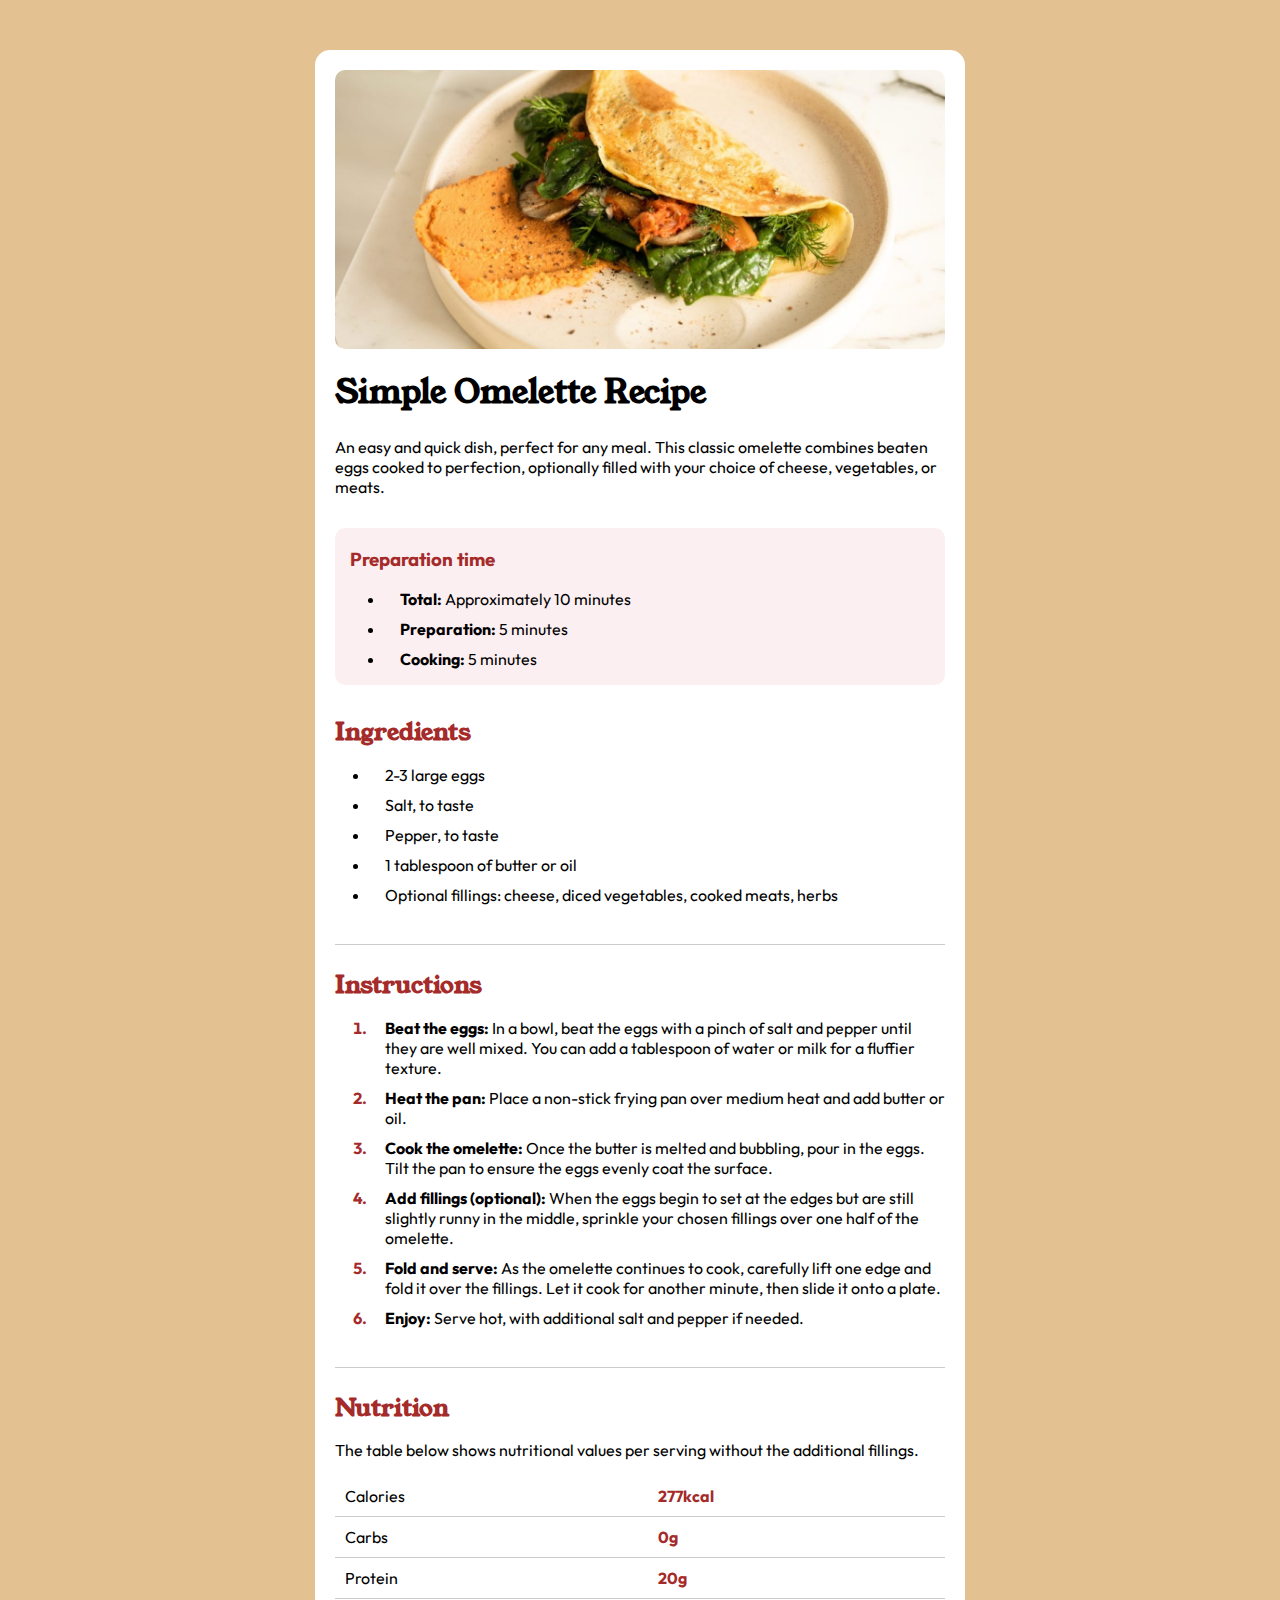
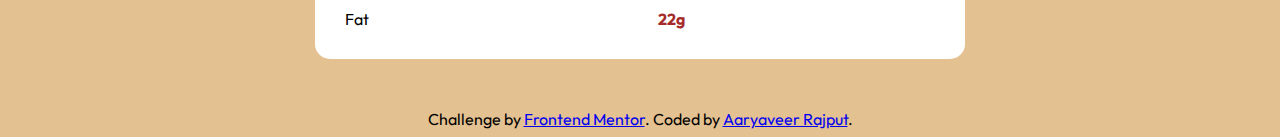
==== index.html @ dd1d70d3 "#1 commit recipepage" ====
<!DOCTYPE html>
<html lang="en">

<head>
  <meta charset="UTF-8">
  <meta name="viewport" content="width=device-width, initial-scale=1.0">
  <!-- displays site properly based on user's device -->

  <link rel="icon" type="image/png" sizes="32x32" href="./assets/images/favicon-32x32.png">
  <link rel="stylesheet" href="./index.css">
  <title>Recipe page</title>
</head>

<body>
  <div class="container">
    <div class="menu">
      <img src="./assets/images/image-omelette.jpeg" alt="Omlette Pic" id="omlette-pic">
      <h1>Simple Omelette Recipe</h1>

      <p class="font-outfit">An easy and quick dish, perfect for any meal. This classic omelette combines beaten eggs
        cooked to perfection,
        optionally filled with your choice of cheese, vegetables, or meats.</p>

      <section class="preparation-section">
        <h3 class="font-outfit font-color-brown">Preparation time</h3>
        <ul>
          <li><strong>Total:</strong> Approximately 10 minutes</li>
          <li><strong>Preparation:</strong> 5 minutes</li>
          <li><strong>Cooking:</strong> 5 minutes</li>
        </ul>
      </section>

      <section class="ingredients-section">
        <h2 class="font-color-brown">Ingredients</h2>

        <ul>
          <li>2-3 large eggs</li>
          <li>Salt, to taste</li>
          <li>Pepper, to taste</li>
          <li>1 tablespoon of butter or oil</li>
          <li>Optional fillings: cheese, diced vegetables, cooked meats, herbs</li>
        </ul>
      </section>

      <hr>
      <section class="instructions-section">
        <h2 class="font-color-brown">Instructions</h2>
        <ol>
          <li><strong>Beat the eggs:</strong> In a bowl, beat the eggs with a pinch of salt and pepper until they are
            well mixed. You can add a tablespoon of water or milk for a fluffier texture.</li>
          <li><strong>Heat the pan:</strong> Place a non-stick frying pan over medium heat and add butter or oil.</li>
          <li><strong>Cook the omelette:</strong> Once the butter is melted and bubbling, pour in the eggs. Tilt the pan
            to ensure the eggs evenly coat the surface.</li>
          <li><strong>Add fillings (optional):</strong> When the eggs begin to set at the edges but are still slightly
            runny in the middle, sprinkle your chosen fillings over one half of the omelette.</li>
          <li><strong>Fold and serve:</strong> As the omelette continues to cook, carefully lift one edge and fold it
            over the fillings. Let it cook for another minute, then slide it onto a plate.</li>
          <li><strong>Enjoy:</strong> Serve hot, with additional salt and pepper if needed.</li>
        </ol>
      </section>

      <hr>

      <section class="nutrition-section">
        <h2 class="font-color-brown">Nutrition</h2>
      </section>
      <p class="font-outfit">
        The table below shows nutritional values per serving without the additional fillings.</p>

      <table class="font-outfit">
        <!-- <tr>
          <th>Entity</th>
          <th>Quantity</th>
        </tr> -->
        <tr>
          <td>Calories</td>
          <td>277kcal</td>
        </tr>
        <tr>
          <td>Carbs</td>
          <td>0g</td>
        </tr>
        <tr>
          <td>Protein</td>
          <td>20g</td>
        </tr>
        <tr>
          <td>Fat</td>
          <td>22g</td>
        </tr>
      </table>

    </div>
  </div>
  <div class="attribution font-outfit">
    Challenge by <a href="https://www.frontendmentor.io?ref=challenge" target="_blank">Frontend Mentor</a>.
    Coded by <a href="#">Aaryaveer Rajput</a>.
  </div>
</body>

</html>
---- index.css ----
* {
    box-sizing: border-box;
    /* Ensures padding and border are included in element's total width and height */
}

:root {
    --primary-color: #e4c191;
    --secondary-color: #fceff1;
    --text-color: brown;
    --border-color: #cccccc;
    --font-main: 'YS';
    --font-secondary: 'Outfit', 'sans-serif';
}


@font-face {
    font-family: 'YS';
    src: url('assets/fonts/young-serif/YoungSerif-Regular.ttf') format('truetype');
    font-weight: normal;
    font-style: normal;
}

@font-face {
    font-family: 'Outfit';
    /* Defines custom font 'Outfit' */
    src: url('assets/fonts/outfit/Outfit-VariableFont_wght.ttf') format('truetype');
    font-weight: 100 900;
    font-style: normal;
}

body {
    font-family: var(--font-main);
    background-color: var(--primary-color);
}

.menu {
    display: flex;
    flex-direction: column;
    justify-content: center;
    max-width: 650px;
    margin: 50px auto;
    border-radius: 15px;
    background-color: white;
    padding: 20px;
}

.bold-text {
    font-weight: bold;
}

.font-color-brown {
    color: var(--text-color);
}

.font-outfit {
    font-family: 'Outfit', 'sans-serif';
    /* Sets font to 'Outfit' with fallback to sans-serif */
}

.menu img {
    border-radius: 10px;
}

section {
    margin: 15px 0;
}

p {
    margin-top: 0;
}

.preparation-section {
    background-color: var(--secondary-color);
    border-radius: 10px;
    padding-left: 15px;
}

ul,
ol {
    padding-left: 35px;
    /* Adjusts left padding for unordered lists */
}

ul li:not(:last-child),
ol li:not(:last-child) {
    margin-bottom: 10px;
    /* Adds bottom margin except for the last item */
}

ul li,
ol li {
    list-style-position: outside;
    /* Positions list markers outside the list items */
    padding-left: 15px;
    font-family: 'Outfit', 'sans-serif';
}

ol li::marker {
    color: brown;
    font-weight: bold;
}

h2 {
    margin: 0;
}

hr {
    width: 100%;
    background-color: var(--border-color);
    height: 1px;
    border: none;
}

table {
    border-collapse: collapse;
    /* Collapses table borders into a single border */
    width: 100%;
}

td {
    border-top: 1.5px solid var(--border-color);
    border-bottom: 1.5px solid var(--border-color);
    border-left: none;
    border-right: none;
    padding: 10px;
    /* Padding inside table cells */
}

td:nth-of-type(2) {
    color: var(--text-color);
    font-weight: bold;
}

tr:first-child td {
    border-top: none;
    /* Removes top border from the first row */
}

tr:last-child td {
    border-bottom: none;
    /* Removes bottom border from the last row */
}

.attribution {
    text-align: center;
}
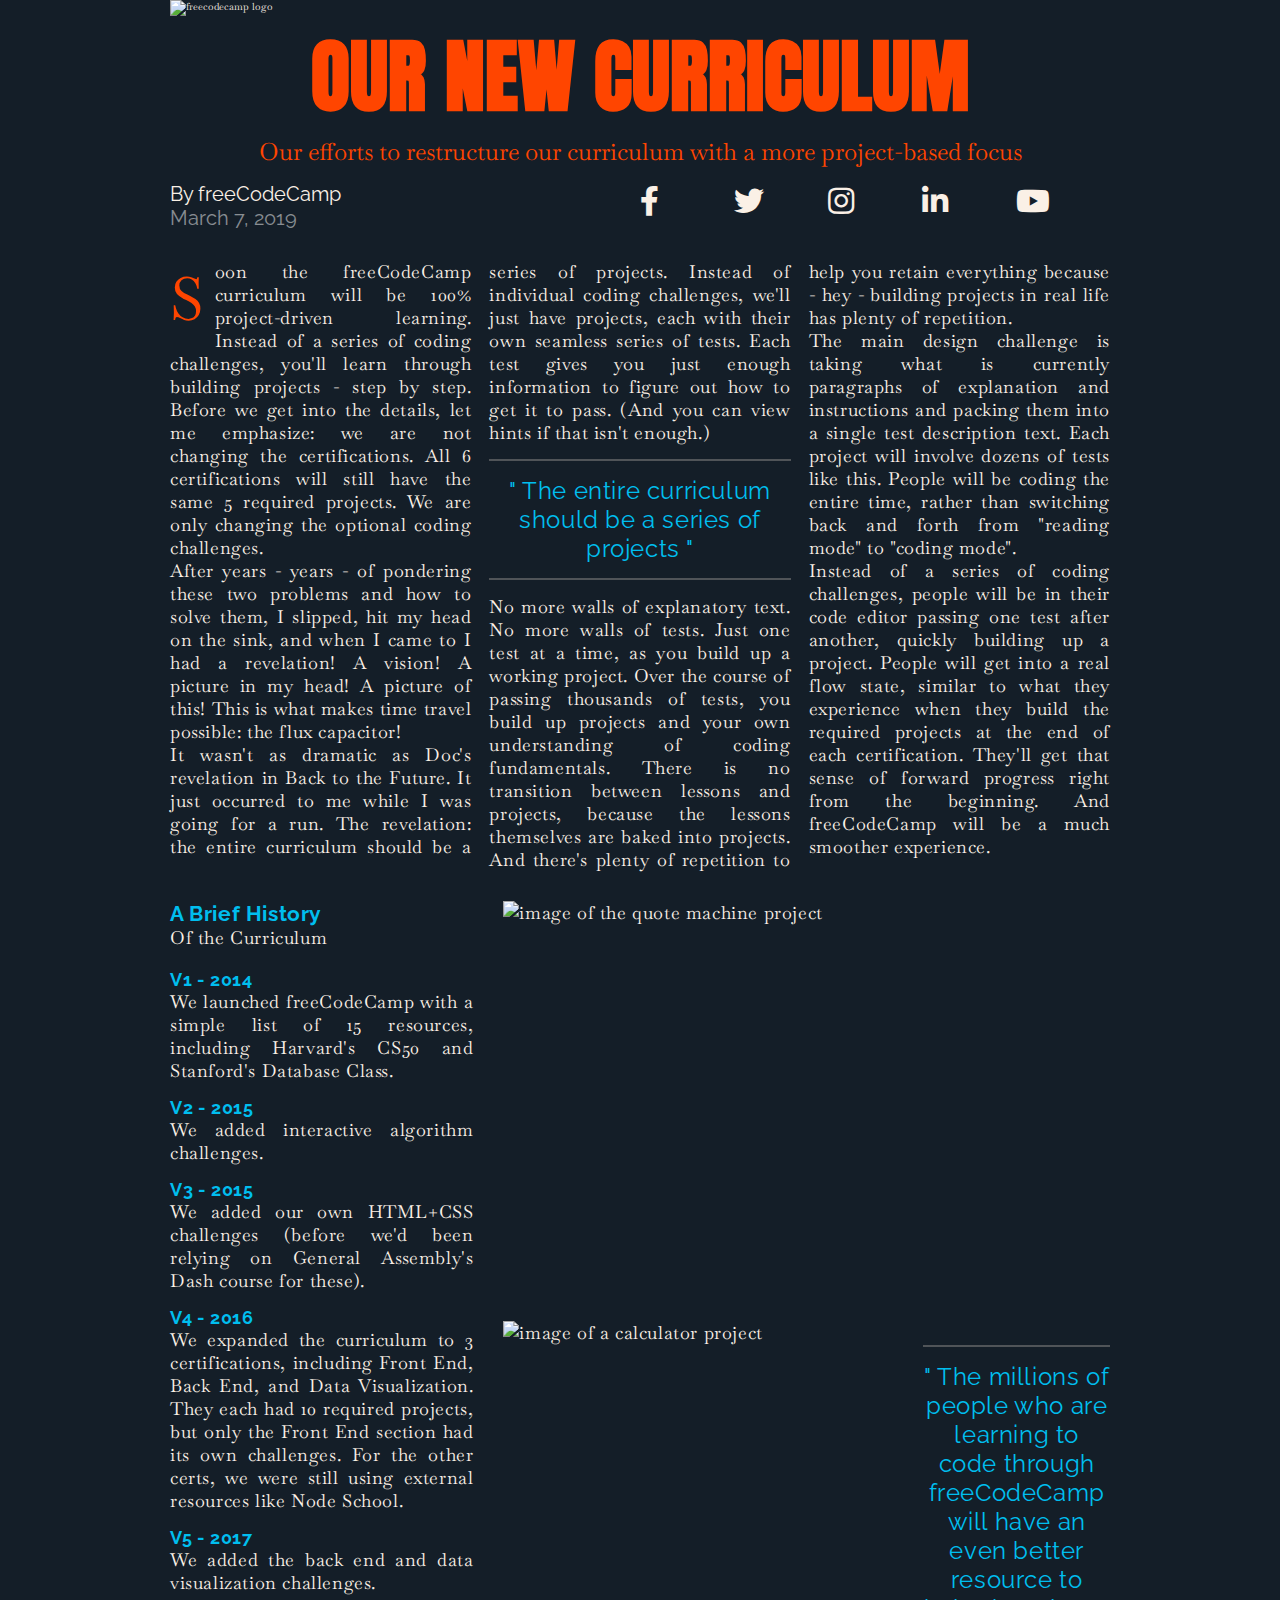
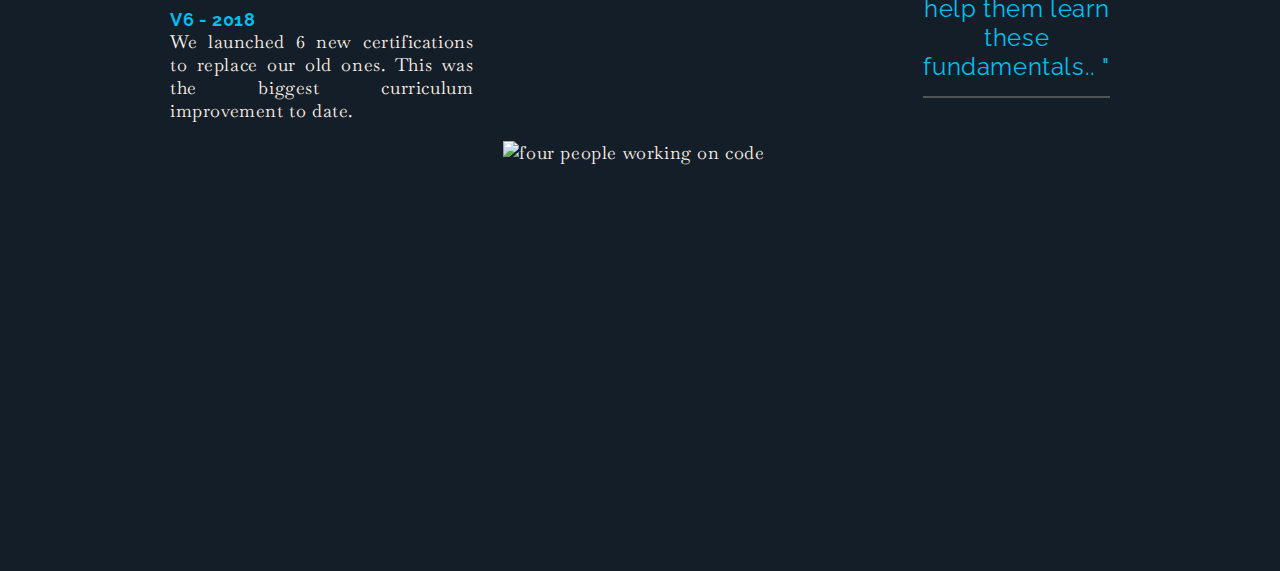
==== commit 1ca06231: "renamed files" ====
--- a/index.html
+++ b/index.html
@@ -2,100 +2,160 @@
 <html lang="en">
 
 <head>
-  <meta charset="UTF-8">
-  <meta name="viewport" content="width=device-width, initial-scale=1.0">
-  <!-- displays site properly based on user's device -->
-
-  <link rel="icon" type="image/png" sizes="32x32" href="./assets/images/favicon-32x32.png">
-  <link rel="stylesheet" href="./index.css">
-  <title>Recipe page</title>
+    <meta charset="UTF-8" />
+    <meta name="viewport" content="width=device-width, initial-scale=1.0" />
+    <title>Magazine</title>
+    <link href="https://fonts.googleapis.com/css?family=Anton%7CBaskervville%7CRaleway&display=swap" rel="stylesheet" />
+    <link rel="stylesheet" href="https://use.fontawesome.com/releases/v5.8.2/css/all.css" />
+    <link rel="stylesheet" href="./index.css" />
 </head>
 
 <body>
-  <div class="container">
-    <div class="menu">
-      <img src="./assets/images/image-omelette.jpeg" alt="Omlette Pic" id="omlette-pic">
-      <h1>Simple Omelette Recipe</h1>
-
-      <p class="font-outfit">An easy and quick dish, perfect for any meal. This classic omelette combines beaten eggs
-        cooked to perfection,
-        optionally filled with your choice of cheese, vegetables, or meats.</p>
-
-      <section class="preparation-section">
-        <h3 class="font-outfit font-color-brown">Preparation time</h3>
-        <ul>
-          <li><strong>Total:</strong> Approximately 10 minutes</li>
-          <li><strong>Preparation:</strong> 5 minutes</li>
-          <li><strong>Cooking:</strong> 5 minutes</li>
-        </ul>
-      </section>
-
-      <section class="ingredients-section">
-        <h2 class="font-color-brown">Ingredients</h2>
-
-        <ul>
-          <li>2-3 large eggs</li>
-          <li>Salt, to taste</li>
-          <li>Pepper, to taste</li>
-          <li>1 tablespoon of butter or oil</li>
-          <li>Optional fillings: cheese, diced vegetables, cooked meats, herbs</li>
-        </ul>
-      </section>
-
-      <hr>
-      <section class="instructions-section">
-        <h2 class="font-color-brown">Instructions</h2>
-        <ol>
-          <li><strong>Beat the eggs:</strong> In a bowl, beat the eggs with a pinch of salt and pepper until they are
-            well mixed. You can add a tablespoon of water or milk for a fluffier texture.</li>
-          <li><strong>Heat the pan:</strong> Place a non-stick frying pan over medium heat and add butter or oil.</li>
-          <li><strong>Cook the omelette:</strong> Once the butter is melted and bubbling, pour in the eggs. Tilt the pan
-            to ensure the eggs evenly coat the surface.</li>
-          <li><strong>Add fillings (optional):</strong> When the eggs begin to set at the edges but are still slightly
-            runny in the middle, sprinkle your chosen fillings over one half of the omelette.</li>
-          <li><strong>Fold and serve:</strong> As the omelette continues to cook, carefully lift one edge and fold it
-            over the fillings. Let it cook for another minute, then slide it onto a plate.</li>
-          <li><strong>Enjoy:</strong> Serve hot, with additional salt and pepper if needed.</li>
-        </ol>
-      </section>
-
-      <hr>
-
-      <section class="nutrition-section">
-        <h2 class="font-color-brown">Nutrition</h2>
-      </section>
-      <p class="font-outfit">
-        The table below shows nutritional values per serving without the additional fillings.</p>
-
-      <table class="font-outfit">
-        <!-- <tr>
-          <th>Entity</th>
-          <th>Quantity</th>
-        </tr> -->
-        <tr>
-          <td>Calories</td>
-          <td>277kcal</td>
-        </tr>
-        <tr>
-          <td>Carbs</td>
-          <td>0g</td>
-        </tr>
-        <tr>
-          <td>Protein</td>
-          <td>20g</td>
-        </tr>
-        <tr>
-          <td>Fat</td>
-          <td>22g</td>
-        </tr>
-      </table>
-
-    </div>
-  </div>
-  <div class="attribution font-outfit">
-    Challenge by <a href="https://www.frontendmentor.io?ref=challenge" target="_blank">Frontend Mentor</a>.
-    Coded by <a href="#">Aaryaveer Rajput</a>.
-  </div>
+    <main>
+        <section class="heading">
+            <header class="hero">
+                <img src="https://cdn.freecodecamp.org/platform/universal/fcc_meta_1920X1080-indigo.png"
+                    alt="freecodecamp logo" loading="lazy" class="hero-img" />
+                <h1 class="hero-title">OUR NEW CURRICULUM</h1>
+                <p class="hero-subtitle">
+                    Our efforts to restructure our curriculum with a more project-based
+                    focus
+                </p>
+            </header>
+            <div class="author">
+                <p class="author-name">
+                    By
+                    <a href="https://freecodecamp.org" target="_blank" rel="noreferrer">freeCodeCamp</a>
+                </p>
+                <p class="publish-date">March 7, 2019</p>
+            </div>
+            <div class="social-icons">
+                <a href="https://www.facebook.com/freecodecamp/">
+                    <i class="fab fa-facebook-f"></i>
+                </a>
+                <a href="https://twitter.com/freecodecamp/">
+                    <i class="fab fa-twitter"></i>
+                </a>
+                <a href="https://instagram.com/freecodecamp">
+                    <i class="fab fa-instagram"></i>
+                </a>
+                <a href="https://www.linkedin.com/school/free-code-camp/">
+                    <i class="fab fa-linkedin-in"></i>
+                </a>
+                <a href="https://www.youtube.com/freecodecamp">
+                    <i class="fab fa-youtube"></i>
+                </a>
+            </div>
+        </section>
+        <section class="text">
+            <p class="first-paragraph">
+                Soon the freeCodeCamp curriculum will be 100% project-driven learning. Instead of a series of coding
+                challenges, you'll learn through building projects - step by step. Before we get into the details, let
+                me emphasize: we are not changing the certifications. All 6 certifications will still have the same 5
+                required projects. We are only changing the optional coding challenges.
+            </p>
+            <p>
+                After years - years - of pondering these two problems and how to solve them, I slipped, hit my head on
+                the sink, and when I came to I had a revelation! A vision! A picture in my head! A picture of this! This
+                is what makes time travel possible: the flux capacitor!
+            </p>
+            <p>
+                It wasn't as dramatic as Doc's revelation in Back to the Future. It
+                just occurred to me while I was going for a run. The revelation: the entire curriculum should be a
+                series of projects. Instead of individual coding challenges, we'll just have projects, each with their
+                own seamless series of tests. Each test gives you just enough information to figure out how to get it to
+                pass. (And you can view hints if that isn't enough.)
+            </p>
+            <blockquote>
+                <hr />
+                <p class="quote">
+                    The entire curriculum should be a series of projects
+                </p>
+                <hr />
+            </blockquote>
+            <p>
+                No more walls of explanatory text. No more walls of tests. Just one
+                test at a time, as you build up a working project. Over the course of passing thousands of tests, you
+                build up projects and your own understanding of coding fundamentals. There is no transition between
+                lessons and projects, because the lessons themselves are baked into projects. And there's plenty of
+                repetition to help you retain everything because - hey - building projects in real life has plenty of
+                repetition.
+            </p>
+            <p>
+                The main design challenge is taking what is currently paragraphs of explanation and instructions and
+                packing them into a single test description text. Each project will involve dozens of tests like this.
+                People will be coding the entire time, rather than switching back and forth from "reading mode" to
+                "coding mode".
+            </p>
+            <p>
+                Instead of a series of coding challenges, people will be in their code editor passing one test after
+                another, quickly building up a project. People will get into a real flow state, similar to what they
+                experience when they build the required projects at the end of each certification. They'll get that
+                sense of forward progress right from the beginning. And freeCodeCamp will be a much smoother experience.
+            </p>
+        </section>
+        <section class="text text-with-images">
+            <article class="brief-history">
+                <h3 class="list-title">A Brief History</h3>
+                <p>Of the Curriculum</p>
+                <ul class="lists">
+                    <li>
+                        <h4 class="list-subtitle">V1 - 2014</h4>
+                        <p>
+                            We launched freeCodeCamp with a simple list of 15 resources,
+                            including Harvard's CS50 and Stanford's Database Class.
+                        </p>
+                    </li>
+                    <li>
+                        <h4 class="list-subtitle">V2 - 2015</h4>
+                        <p>We added interactive algorithm challenges.</p>
+                    </li>
+                    <li>
+                        <h4 class="list-subtitle">V3 - 2015</h4>
+                        <p>
+                            We added our own HTML+CSS challenges (before we'd been relying
+                            on General Assembly's Dash course for these).
+                        </p>
+                    </li>
+                    <li>
+                        <h4 class="list-subtitle">V4 - 2016</h4>
+                        <p>
+                            We expanded the curriculum to 3 certifications, including Front
+                            End, Back End, and Data Visualization. They each had 10 required
+                            projects, but only the Front End section had its own challenges.
+                            For the other certs, we were still using external resources like
+                            Node School.
+                        </p>
+                    </li>
+                    <li>
+                        <h4 class="list-subtitle">V5 - 2017</h4>
+                        <p>We added the back end and data visualization challenges.</p>
+                    </li>
+                    <li>
+                        <h4 class="list-subtitle">V6 - 2018</h4>
+                        <p>
+                            We launched 6 new certifications to replace our old ones. This
+                            was the biggest curriculum improvement to date.
+                        </p>
+                    </li>
+                </ul>
+            </article>
+            <aside class="image-wrapper">
+                <img src="https://cdn.freecodecamp.org/testable-projects-fcc/images/random-quote-machine.png"
+                    alt="image of the quote machine project" loading="lazy" class="image-1" width="600" height="400" />
+                <img src="https://cdn.freecodecamp.org/testable-projects-fcc/images/calc.png"
+                    alt="image of a calculator project" loading="lazy" class="image-2" width="400" height="400" />
+                <blockquote class="image-quote">
+                    <hr>
+                    <p class="quote">The millions of people who are learning to code through freeCodeCamp will have an
+                        even better resource to help them learn these fundamentals..</p>
+                    <hr>
+                </blockquote>
+                <img src="https://cdn.freecodecamp.org/testable-projects-fcc/images/survey-form-background.jpeg"
+                    alt="four people working on code" loading="lazy" class="image-3" width="600" height="400" />
+            </aside>
+        </section>
+    </main>
 </body>
 
 </html>--- a/index.css
+++ b/index.css
@@ -1,146 +1,201 @@
-* {
+*,
+::before,
+::after {
+    padding: 0;
+    margin: 0;
     box-sizing: border-box;
-    /* Ensures padding and border are included in element's total width and height */
-}
-
-:root {
-    --primary-color: #e4c191;
-    --secondary-color: #fceff1;
-    --text-color: brown;
-    --border-color: #cccccc;
-    --font-main: 'YS';
-    --font-secondary: 'Outfit', 'sans-serif';
-}
-
-
-@font-face {
-    font-family: 'YS';
-    src: url('assets/fonts/young-serif/YoungSerif-Regular.ttf') format('truetype');
-    font-weight: normal;
-    font-style: normal;
-}
-
-@font-face {
-    font-family: 'Outfit';
-    /* Defines custom font 'Outfit' */
-    src: url('assets/fonts/outfit/Outfit-VariableFont_wght.ttf') format('truetype');
-    font-weight: 100 900;
-    font-style: normal;
+}
+
+html {
+    font-size: 62.5%;
 }
 
 body {
-    font-family: var(--font-main);
-    background-color: var(--primary-color);
-}
-
-.menu {
-    display: flex;
-    flex-direction: column;
-    justify-content: center;
-    max-width: 650px;
-    margin: 50px auto;
-    border-radius: 15px;
-    background-color: white;
-    padding: 20px;
-}
-
-.bold-text {
-    font-weight: bold;
-}
-
-.font-color-brown {
-    color: var(--text-color);
-}
-
-.font-outfit {
-    font-family: 'Outfit', 'sans-serif';
-    /* Sets font to 'Outfit' with fallback to sans-serif */
-}
-
-.menu img {
-    border-radius: 10px;
-}
-
-section {
-    margin: 15px 0;
-}
-
-p {
-    margin-top: 0;
-}
-
-.preparation-section {
-    background-color: var(--secondary-color);
-    border-radius: 10px;
-    padding-left: 15px;
-}
-
-ul,
-ol {
-    padding-left: 35px;
-    /* Adjusts left padding for unordered lists */
-}
-
-ul li:not(:last-child),
-ol li:not(:last-child) {
-    margin-bottom: 10px;
-    /* Adds bottom margin except for the last item */
-}
-
-ul li,
-ol li {
-    list-style-position: outside;
-    /* Positions list markers outside the list items */
-    padding-left: 15px;
-    font-family: 'Outfit', 'sans-serif';
-}
-
-ol li::marker {
-    color: brown;
-    font-weight: bold;
-}
-
-h2 {
-    margin: 0;
+    font-family: 'Baskervville', serif;
+    color: linen;
+    background-color: rgb(20, 30, 40);
+}
+
+h1 {
+    font-family: 'Anton', sans-serif;
+}
+
+h2,
+h3,
+h4,
+h5,
+h6 {
+    font-family: 'Raleway', sans-serif;
+}
+
+a {
+    text-decoration: none;
+    color: linen;
+}
+
+main {
+    display: grid;
+    grid-template-columns: minmax(2rem, 1fr) minmax(min-content, 94rem) minmax(2rem, 1fr);
+    row-gap: 3rem;
+}
+
+img {
+    width: 100%;
+    object-fit: cover;
+}
+
+.heading {
+    grid-column: 2 / 3;
+    display: grid;
+    grid-template-columns: repeat(2, 1fr);
+    row-gap: 1.5rem;
+}
+
+.text {
+    grid-column: 2 / 3;
+    font-size: 1.8rem;
+    letter-spacing: 0.6px;
+    column-width: 25rem;
+    text-align: justify;
+}
+
+.first-paragraph::first-letter {
+    font-size: 6rem;
+    color: orangered;
+    float: left;
+    margin-right: 1rem;
 }
 
 hr {
-    width: 100%;
-    background-color: var(--border-color);
-    height: 1px;
-    border: none;
-}
-
-table {
-    border-collapse: collapse;
-    /* Collapses table borders into a single border */
-    width: 100%;
-}
-
-td {
-    border-top: 1.5px solid var(--border-color);
-    border-bottom: 1.5px solid var(--border-color);
-    border-left: none;
-    border-right: none;
-    padding: 10px;
-    /* Padding inside table cells */
-}
-
-td:nth-of-type(2) {
-    color: var(--text-color);
-    font-weight: bold;
-}
-
-tr:first-child td {
-    border-top: none;
-    /* Removes top border from the first row */
-}
-
-tr:last-child td {
-    border-bottom: none;
-    /* Removes bottom border from the last row */
-}
-
-.attribution {
+    margin: 1.5rem 0;
+    border: 1px solid rgba(120, 120, 120, 0.6);
+}
+
+.quote {
+    font-family: 'Raleway', sans-serif;
+    color: #00beef;
+    font-size: 2.4rem;
     text-align: center;
+}
+
+.quote::before {
+    content: '" ';
+
+}
+
+.quote::after {
+    content: ' "';
+}
+
+
+.hero {
+    grid-column: 1 / -1;
+    position: relative;
+}
+
+.hero-title {
+    text-align: center;
+    color: orangered;
+    font-size: 8rem;
+}
+
+.hero-subtitle {
+    font-size: 2.4rem;
+    color: orangered;
+    text-align: center;
+}
+
+.author {
+    font-size: 2rem;
+    font-family: "Raleway", sans-serif;
+}
+
+.author-name a:hover {
+    background-color: #306203;
+}
+
+.publish-date {
+    color: rgba(255, 255, 255, 0.5);
+}
+
+.social-icons {
+    display: grid;
+    font-size: 3rem;
+    grid-template-columns: repeat(5, 1fr);
+    grid-auto-flow: column;
+    grid-auto-columns: 1fr;
+}
+
+.text-with-images {
+    display: grid;
+    grid-template-columns: 1fr 2fr;
+    column-gap: 3rem;
+    margin-bottom: 3rem;
+
+}
+
+.lists {
+    list-style-type: none;
+    margin-top: 2rem;
+}
+
+.lists li {
+    margin-bottom: 1.5rem;
+}
+
+.list-title,
+.list-subtitle {
+    color: #00beef;
+}
+
+.image-wrapper {
+    display: grid;
+    grid-template-columns: 2fr 1fr;
+    grid-template-rows: repeat(3, min-content);
+    gap: 2rem;
+    place-items: center;
+}
+
+.image-1,
+.image-3 {
+    grid-column: 1 / -1;
+}
+
+@media only screen and (max-width: 720px) {
+    .image-wrapper {
+        grid-template-columns: 1fr;
+    }
+}
+
+@media only screen and (max-width: 600px) {
+    .text-with-images {
+        grid-template-columns: 1fr;
+    }
+}
+
+@media only screen and (max-width: 420px) {
+    .hero-title {
+        font-size: 4.5rem;
+    }
+}
+
+@media only screen and (max-width: 550px) {
+    .hero-title {
+        font-size: 6rem;
+    }
+
+    .hero-subtitle,
+    .author,
+    .quote,
+    .list-title {
+        font-size: 1.8rem;
+    }
+
+    .social-icons {
+        font-size: 2rem;
+    }
+
+    .text {
+        font-size: 1.6rem;
+    }
 }